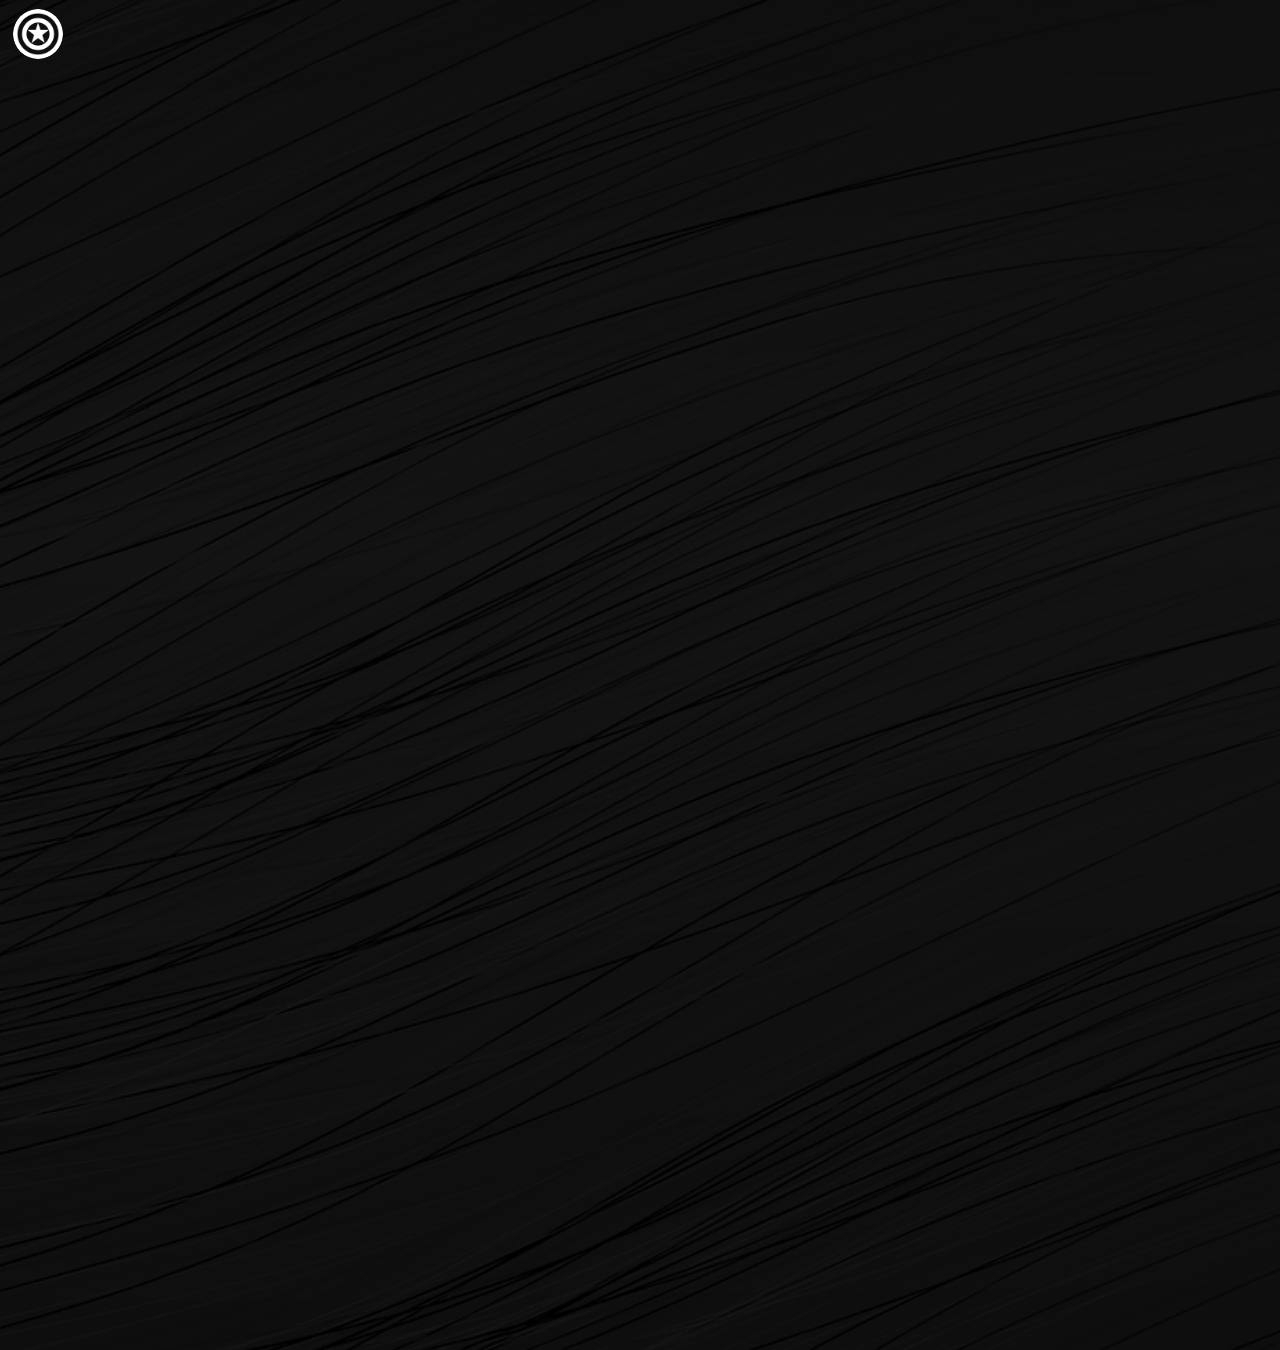
==== pages/captain.html @ 98fd7fdf "Data Add" ====
<!DOCTYPE html>
<html lang="es">

<head>
    <meta charset="UTF-8">
    <meta name="viewport" content="width=device-width, initial-scale=1.0">
    <link rel="stylesheet" href="../styles.css">
    <title>Captain America</title>
    <!-- <script type="module" src="https://unpkg.com/@google/model-viewer/dist/model-viewer.min.js"></script> Ha estado caido por lo que de momento no se puede usar -->
    <script type="module" src="https://modelviewer.dev/node_modules/@google/model-viewer/dist/model-viewer.min.js"></script>

</head>

<body>

    <a href="../index.html"> <img src="../img/home_icons/captain.png" alt="captain" class="home_icons"> </a>

    <model-viewer alt="Captain Amerca Model" src="../model/captain.glb"></model-viewer>

    <script src="../script.js"></script>

</body>

</html>
---- styles.css ----
h1 {
    text-align: center;
}

table{
    height: 100%;
    width: 100%;
    border-collapse: collapse;
}

a{
    text-decoration: none;
    color: black;
}


thead{
    height: 50px;
    background-color: red;
    color: white;
    text-align: center;
    font-family: Arial, Helvetica, sans-serif;

}

td:not(tfoot td){
    height: 80px;
    border: 1px solid rgb(221, 221, 221);
    border-bottom: none;
    font-family: Arial, Helvetica, sans-serif;
}

tbody{
    border: 1px solid transparent;
    text-align: center;

}

.notop_border{
    border-top: none;
}


tfoot{
    height: 50px;
    background-color:turquoise;
    text-align: center;
    font-family: Arial, Helvetica, sans-serif;

}


img{
    width: 50px;
    height: 50px;
    border-radius: 60%;

}

.marvel_logo {
    display: block;
    margin-left: auto;
    margin-right: auto;
    border-radius: 20%;
    width: 100px;
    height: 100px;
    

}

body {
    margin: 0;
    display: flex;
    flex-direction: column;
    background-color: whitesmoke;
    background-image: url(./img/black.png);
    background-size: cover;
    background-position: center;
}




.home_icons{
    left: 1%;
    top: 1%;
    position: fixed;
}



model-viewer {
    width: 100%;
    height: 100%;
    position: relative;
    height: 150vh; /* Altura del model-viewer */
    width: 100%;
    background-color: transparent;
}
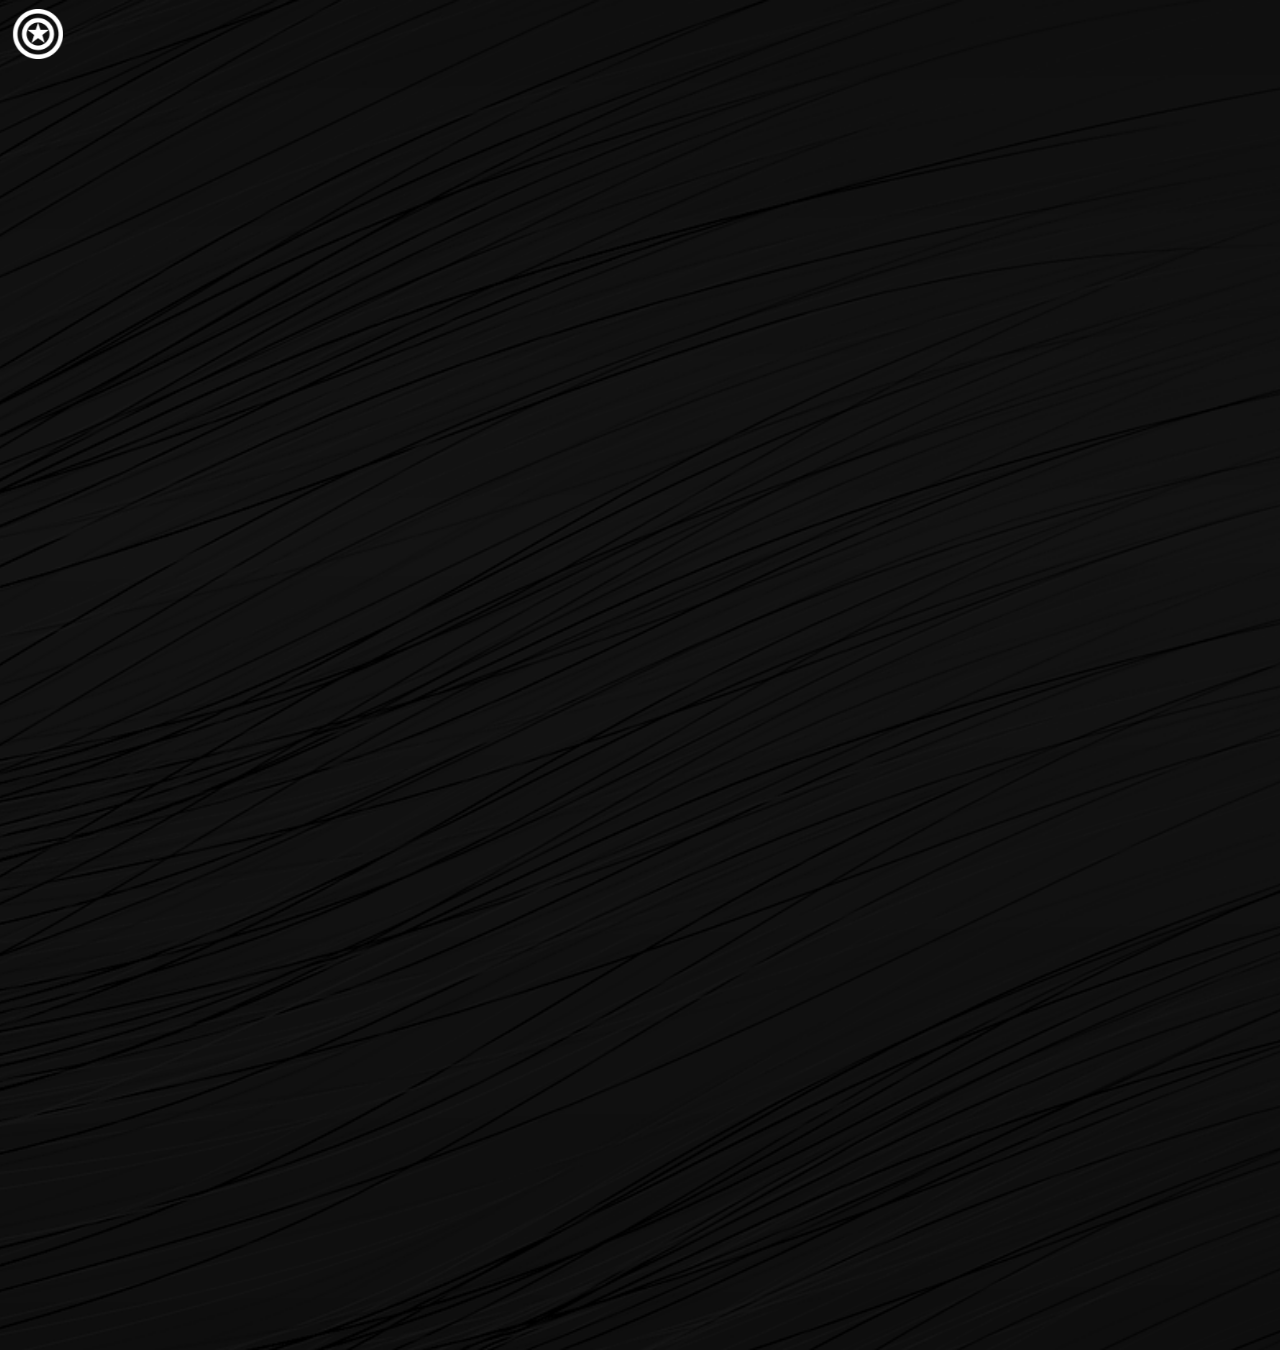
==== commit 7f462ce5: "Home Icon function" ====
--- a/pages/captain.html
+++ b/pages/captain.html
@@ -13,7 +13,7 @@
 
 <body>
 
-    <a href="../index.html"> <img src="../img/home_icons/captain.png" alt="captain" class="home_icons"> </a>
+    <a href="../index.html" class="home_icons"> <img src="../img/home_icons/captain.png" alt="Cpatain Home"> </a>
 
     <model-viewer alt="Captain Amerca Model" src="../model/captain.glb"></model-viewer>
 
--- a/styles.css
+++ b/styles.css
@@ -53,7 +53,6 @@
 img{
     width: 50px;
     height: 50px;
-    border-radius: 60%;
 
 }
 
@@ -82,9 +81,10 @@
 
 
 .home_icons{
+    position: fixed;
+    top: 1%;
     left: 1%;
-    top: 1%;
-    position: fixed;
+    z-index: 1000;
 }
 
 
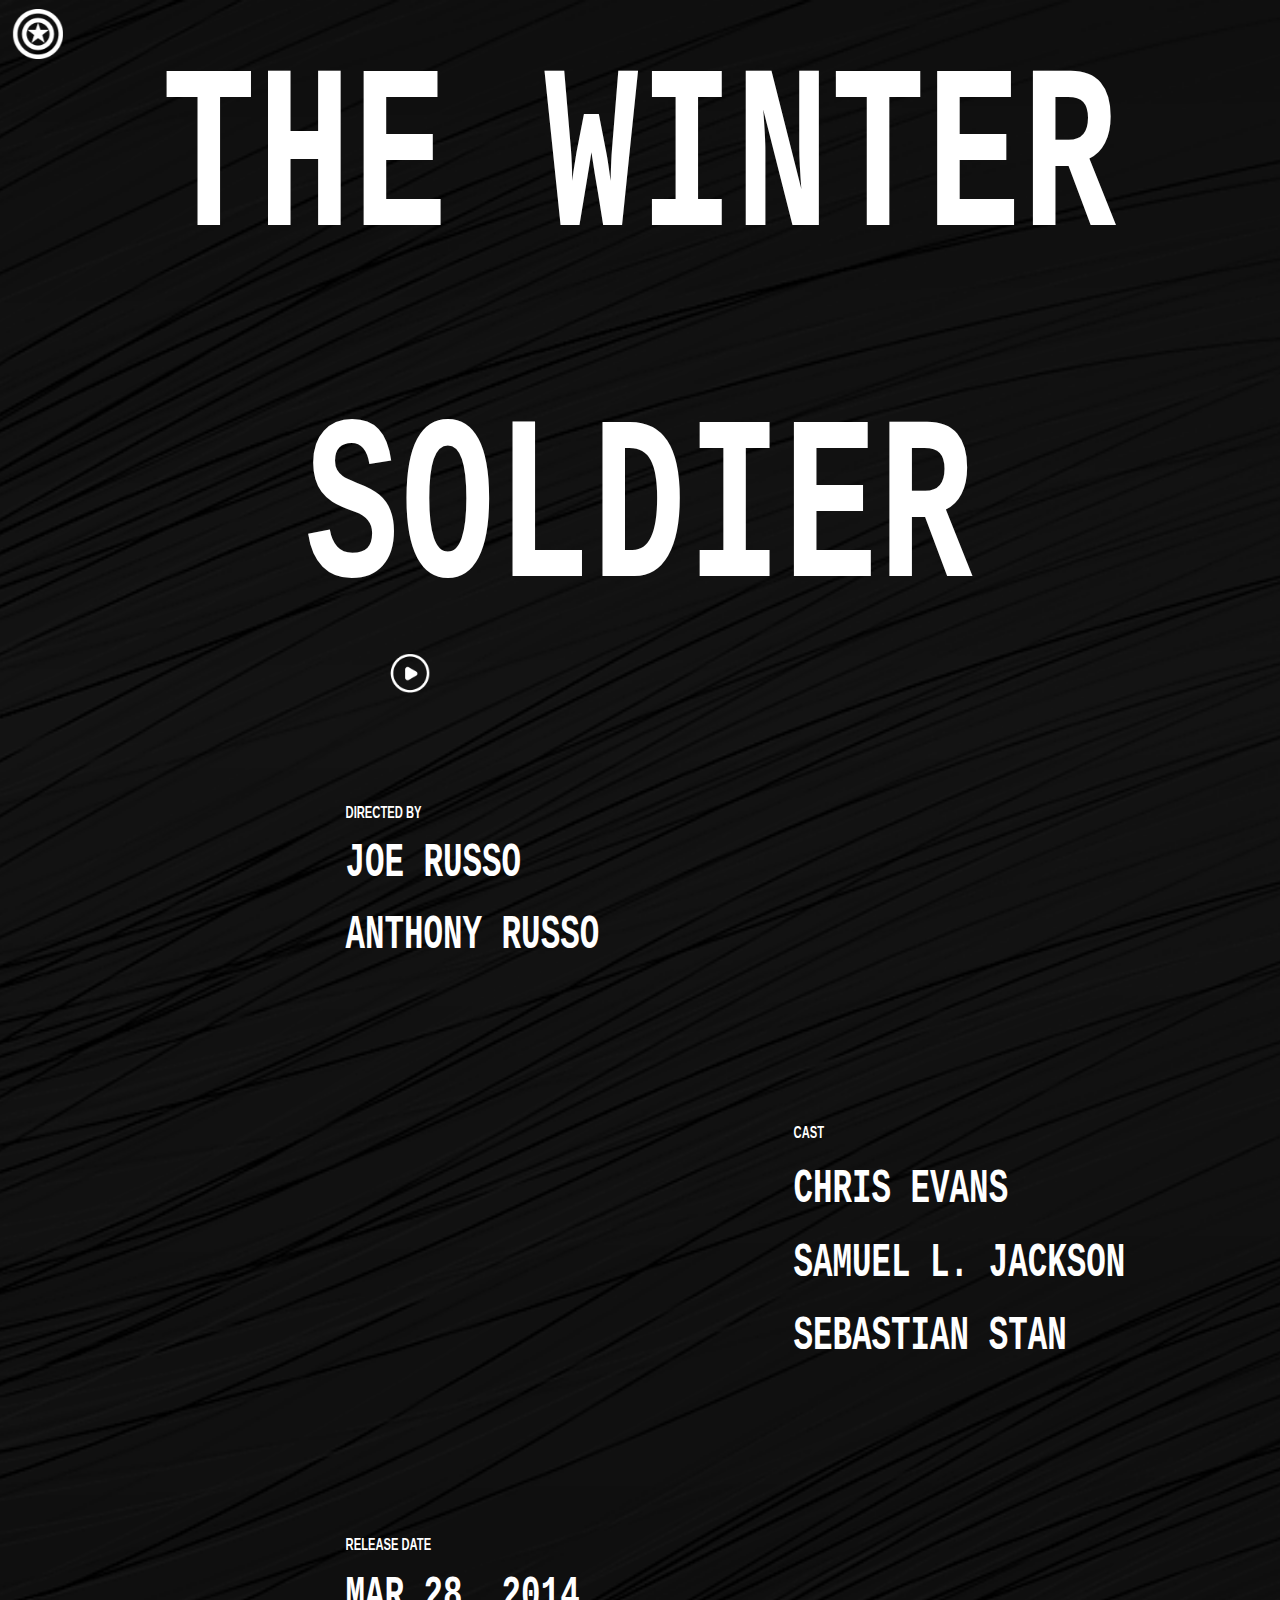
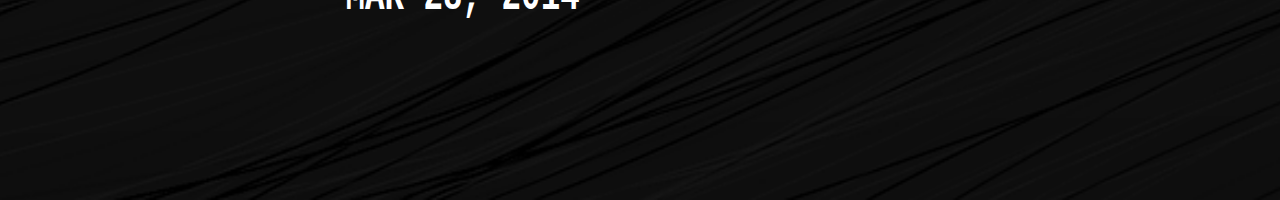
==== commit e3f3a94b: "Info add to heroes.html" ====
--- a/pages/captain.html
+++ b/pages/captain.html
@@ -4,20 +4,72 @@
 <head>
     <meta charset="UTF-8">
     <meta name="viewport" content="width=device-width, initial-scale=1.0">
-    <link rel="stylesheet" href="../styles.css">
+    <link rel="stylesheet" href="../assets/styles.css">
     <title>Captain America</title>
     <!-- <script type="module" src="https://unpkg.com/@google/model-viewer/dist/model-viewer.min.js"></script> Ha estado caido por lo que de momento no se puede usar -->
-    <script type="module" src="https://modelviewer.dev/node_modules/@google/model-viewer/dist/model-viewer.min.js"></script>
+    <script type="module"
+        src="https://modelviewer.dev/node_modules/@google/model-viewer/dist/model-viewer.min.js"></script>
 
 </head>
 
 <body>
 
-    <a href="../index.html" class="home_icons"> <img src="../img/home_icons/captain.png" alt="Cpatain Home"> </a>
+    <a href="../index.html"> <img class="home_icons" src="../img/home_icons/captain.png" alt="Cpatain Home"> </a>
+
+    <main>
+        <section class="title">
+
+            <h1>THE WINTER SOLDIER</h1>
+
+        </section>
+
+
+        <section class="video">
+
+            <button class="close_button">X</button>
+
+
+
+            <img class="video" src="../img/video.png" alt="Trailer">
+            <iframe src="https://www.youtube.com/embed/NLWsK1ZFunA" frameborder="0"
+                allow="autoplay"></iframe>
+
+            </iframe>
+
+
+        </section>
+
+
+        <section class="director">
+            <p class="info_title">DIRECTED BY</p>
+            <p class="info_content">JOE RUSSO <br> ANTHONY RUSSO</p>
+
+        </section>
+
+
+        
+        <section class="cast">
+            <p class="info_title">CAST</p>
+            <p class="info_content">CHRIS EVANS <br> SAMUEL L. JACKSON <br> SEBASTIAN STAN </p>
+
+
+
+        </section>
+
+        <section class="release">
+            <p class="info_title">RELEASE DATE</p>
+            <p class="info_content">MAR 28, 2014</p>
+
+        </section>
+    </main>
+
 
     <model-viewer alt="Captain Amerca Model" src="../model/captain.glb"></model-viewer>
 
-    <script src="../script.js"></script>
+    <script src="../assets/script.js"></script>
+
+
+
 
 </body>
 
--- a/assets/styles.css
+++ b/assets/styles.css
@@ -0,0 +1,226 @@
+h1 {
+    text-align: center;
+}
+
+table{
+    height: 100%;
+    width: 100%;
+    border-collapse: collapse;
+}
+
+a{
+    text-decoration: none;
+    color: black;
+}
+
+
+thead{
+    height: 50px;
+    background-color: red;
+    color: white;
+    text-align: center;
+    font-family: Arial, Helvetica, sans-serif;
+
+}
+
+td:not(tfoot td){
+    height: 80px;
+    border: 1px solid rgb(221, 221, 221);
+    border-bottom: none;
+    font-family: Arial, Helvetica, sans-serif;
+}
+
+tbody{
+    border: 1px solid transparent;
+    text-align: center;
+
+}
+
+.notop_border{
+    border-top: none;
+}
+
+
+tfoot{
+    height: 50px;
+    background-color:turquoise;
+    text-align: center;
+    font-family: Arial, Helvetica, sans-serif;
+
+}
+
+
+.table_img{
+    width: 50px;
+    height: 50px;
+    border-radius: 60%;
+}
+
+.marvel_logo {
+    display: block;
+    margin-left: auto;
+    margin-right: auto;
+    border-radius: 20%;
+    width: 100px;
+    height: 100px;
+    
+
+}
+
+body {
+    margin: 0;
+    display: flex;
+    flex-direction: column;
+    background-color: whitesmoke;
+    background-image: url(../img/bg.png);
+    background-size: cover;
+    background-position: center;
+}
+
+
+
+
+.home_icons{
+    position: fixed;
+    top: 1%;
+    left: 1%;
+    z-index: 1000;
+    height: 50px;
+    width: 50px;
+}
+
+
+
+model-viewer {
+    width: 100%;
+    height: 100%;
+    position: relative;
+    height: 200vh; /* Altura del model-viewer */
+    width: 100%;
+    background-color: transparent;
+    z-index: 0;
+}
+
+
+main {
+    text-align: center;
+    color: white;
+    position: absolute;
+    width: 100%;
+    pointer-events: auto;
+}
+
+.title{
+    font-size: 6em;
+    line-height: 1.5;
+    letter-spacing: 2px;
+    transform: scaleY(1.5);
+    font-family: monospace;
+    font-weight: bold;
+    text-align: center;
+    color: white;
+    z-index: -1;
+}
+
+
+.director{
+    margin-top: 20%;
+    margin-left: 27%;
+    position:relative;
+    line-height: 1.5;
+    transform: scaleY(1.5);
+    font-weight: bold;
+    text-align: left;
+    color: white;
+    z-index: 1;
+}
+
+
+.info_title{
+    font-size: 0.7em;
+    font-family: Arial, Helvetica, sans-serif;
+    
+}
+
+.info_content{
+    font-size: 2.5em;
+    margin-top: -1%;
+    font-family: monospace;
+
+}
+
+
+.cast{
+    margin-top: 17%;
+    margin-left: 62%;
+    position:relative;
+    line-height: 1.5;
+    transform: scaleY(1.5);
+    font-weight: bold;
+    text-align: left;
+    color: white;
+    z-index: 1;
+}
+
+
+
+
+.release{
+    margin-top: 17%;
+    margin-left: 27%;
+    position:relative;
+    line-height: 1.5;
+    transform: scaleY(1.5);
+    font-weight: bold;
+    text-align: left;
+    color: white;
+    z-index: 1;
+}
+
+
+
+.video{
+    margin-left: 27%;
+    position: absolute;
+    margin-top: -2%;
+    height: 50px;
+    width: 50px;
+    z-index: 2;
+}
+
+iframe{
+    position: fixed;
+    left: 0;
+    z-index: 3;
+    height: 500px;
+    width: 600px;
+    transform: translateY(-50%);
+    display: none;
+}
+
+iframe.active{
+    display: block;
+
+}
+
+
+.close_button {
+    position: fixed;
+    left:20;
+    top: 10px;
+    background-color: white;
+    color: black;
+    border: none;
+    border-radius: 50%;
+    width: 30px;
+    height: 30px;
+    cursor: pointer;
+    font-weight: bold;
+    z-index: 7;
+    display: none;
+}
+
+
+.close_button.active {
+    display: block;
+}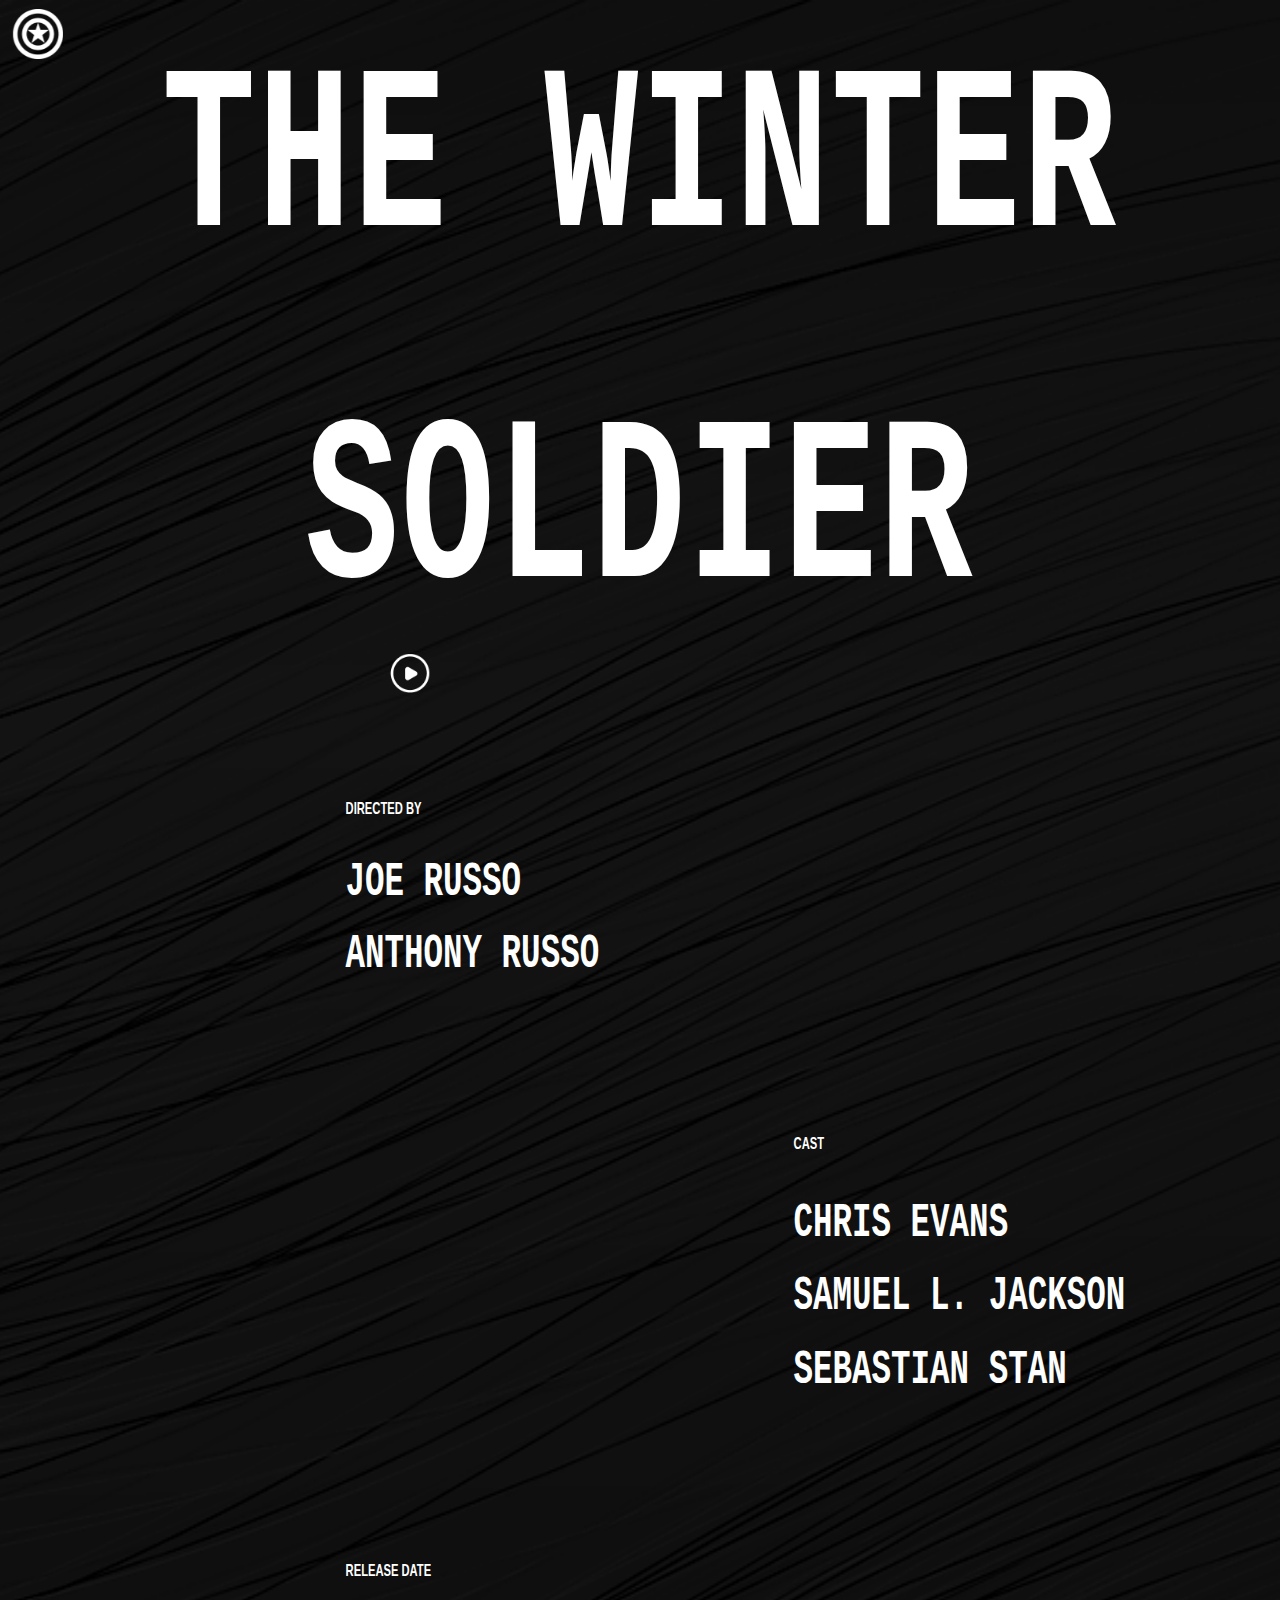
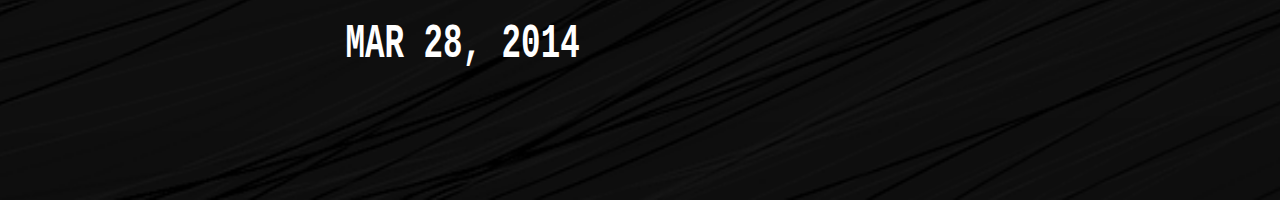
==== commit c6d61535: "HTML/CSS Validated" ====
--- a/pages/captain.html
+++ b/pages/captain.html
@@ -1,5 +1,5 @@
 <!DOCTYPE html>
-<html lang="es">
+<html lang="en">
 
 <head>
     <meta charset="UTF-8">
@@ -31,25 +31,23 @@
 
 
             <img class="video" src="../img/video.png" alt="Trailer">
-            <iframe src="https://www.youtube.com/embed/NLWsK1ZFunA" frameborder="0"
-                allow="autoplay"></iframe>
+            <iframe src="https://www.youtube.com/embed/NLWsK1ZFunA" allow="autoplay"></iframe>
 
-            </iframe>
 
 
         </section>
 
 
         <section class="director">
-            <p class="info_title">DIRECTED BY</p>
+            <h6 class="info_title">DIRECTED BY</h6>
             <p class="info_content">JOE RUSSO <br> ANTHONY RUSSO</p>
 
         </section>
 
 
-        
+
         <section class="cast">
-            <p class="info_title">CAST</p>
+            <h6 class="info_title">CAST</h6>
             <p class="info_content">CHRIS EVANS <br> SAMUEL L. JACKSON <br> SEBASTIAN STAN </p>
 
 
@@ -57,7 +55,7 @@
         </section>
 
         <section class="release">
-            <p class="info_title">RELEASE DATE</p>
+            <h6 class="info_title">RELEASE DATE</h6>
             <p class="info_content">MAR 28, 2014</p>
 
         </section>
--- a/assets/styles.css
+++ b/assets/styles.css
@@ -190,12 +190,13 @@
 
 iframe{
     position: fixed;
-    left: 0;
+    left: 1%;
     z-index: 3;
     height: 500px;
     width: 600px;
     transform: translateY(-50%);
     display: none;
+    border: 0;
 }
 
 iframe.active{
@@ -206,7 +207,7 @@
 
 .close_button {
     position: fixed;
-    left:20;
+    left:30%;
     top: 10px;
     background-color: white;
     color: black;
